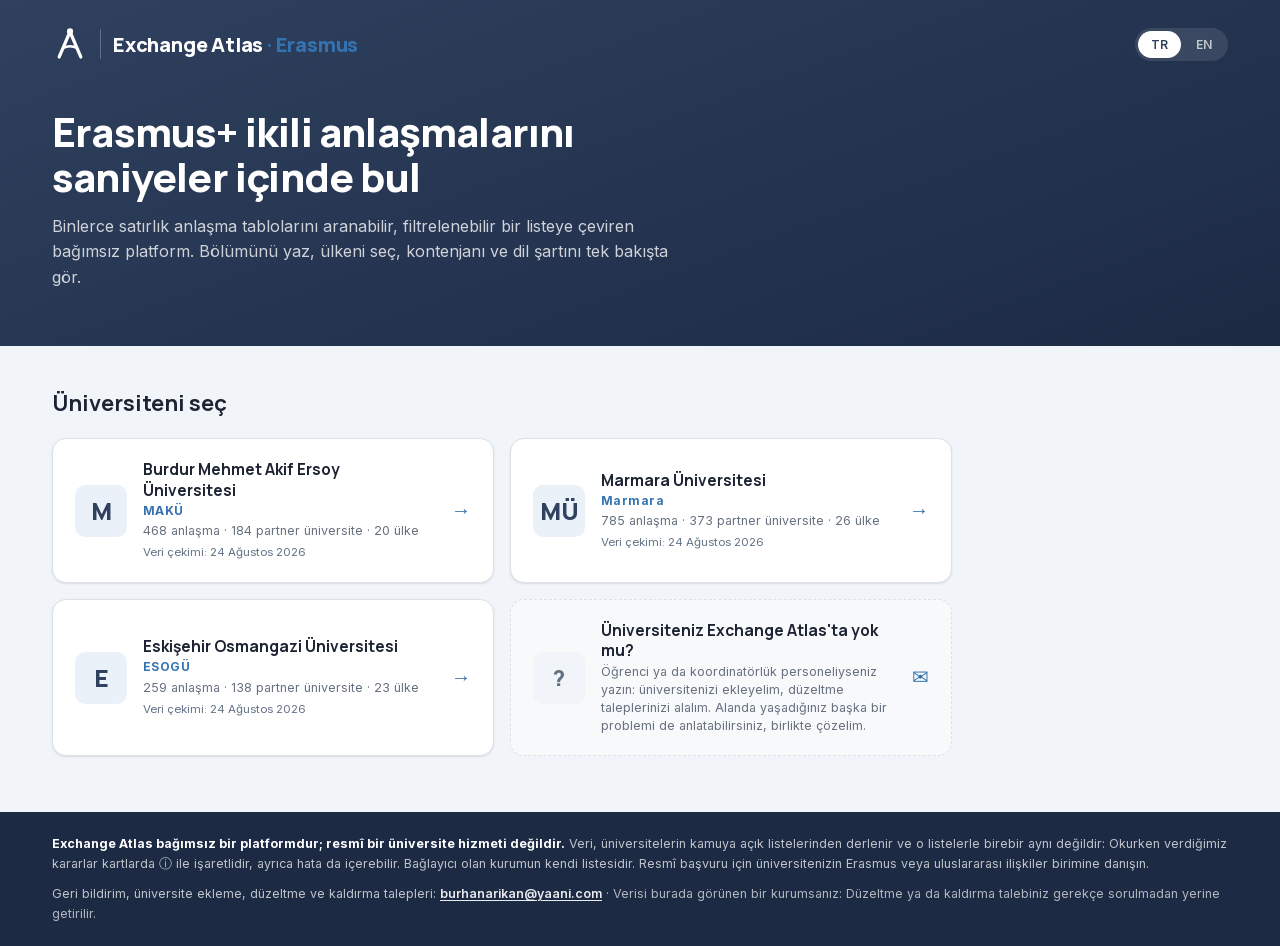
==== site/index.html @ e2012a80 "feat: Exchange Atlas · Erasmus+ ikili anlaşma platformu Üniversitelerin Erasmus+ kurumlar arası ikil" ====
<!DOCTYPE html>
<html lang="tr">
<head>
  <meta charset="UTF-8">
  <meta http-equiv="Content-Security-Policy" content="default-src 'none'; script-src 'self'; style-src 'self'; font-src 'self'; img-src 'self' data:; connect-src 'self'; form-action 'none'; base-uri 'none'">
  <meta name="viewport" content="width=device-width, initial-scale=1.0">
  <title>Exchange Atlas · Erasmus · Erasmus+ İkili Anlaşmalar</title>
  <meta name="description" content="Exchange Atlas · Erasmus, üniversitelerin Erasmus+ ikili anlaşmalarını aranabilir ve filtrelenebilir biçimde sunan bağımsız platform. Üniversitenizi seçin.">
  <meta property="og:type" content="website">
  <meta property="og:site_name" content="Exchange Atlas · Erasmus">
  <meta property="og:title" content="Exchange Atlas · Erasmus · Erasmus+ İkili Anlaşmalar">
  <meta property="og:description" content="Üniversitelerin Erasmus+ ikili anlaşmalarını saniyeler içinde ara: bölüm, ülke, kontenjan, dil şartı. Bağımsız, ücretsiz platform.">
  <meta property="og:image" content="https://exchangeatlas.org/og-cover.png">
  <meta property="og:image:width" content="1200">
  <meta property="og:image:height" content="630">
  <meta property="og:locale" content="tr_TR">
  <meta property="og:locale:alternate" content="en_US">
  <meta name="twitter:card" content="summary_large_image">
  <meta name="twitter:image" content="https://exchangeatlas.org/og-cover.png">
  <link rel="icon" href="favicon.svg" type="image/svg+xml">
  <link rel="stylesheet" href="fonts.css">
  <link rel="stylesheet" href="tokens.css">
  <link rel="stylesheet" href="styles.css">
  <link rel="canonical" href="https://exchangeatlas.org/index.html">
</head>
<body>
  <!-- ── Landing hero ───────────────────────── -->
  <header class="landing-hero">
    <div class="landing-hero-inner">
      <div class="landing-top">
        <div class="brand-lock">
          <svg class="brand-mark" viewBox="0 0 100 100" fill="none" aria-hidden="true">
            <line x1="50" y1="16" x2="20" y2="86" stroke="currentColor" stroke-width="9" stroke-linecap="round"/>
            <line x1="50" y1="16" x2="80" y2="86" stroke="currentColor" stroke-width="9" stroke-linecap="round"/>
            <path d="M31 61 Q 50 51 69 61" stroke="currentColor" stroke-width="7" stroke-linecap="round" fill="none"/>
            <circle cx="50" cy="15" r="8.5" fill="currentColor"/>
          </svg>
          <div class="divider-bar"></div>
          <div class="brand-text">
            <div class="t1">Exchange Atlas <span class="module">· Erasmus</span></div>
          </div>
        </div>
        <div class="lang-toggle" role="group" aria-label="Language">
          <button data-lang="tr" class="active">TR</button>
          <button data-lang="en">EN</button>
        </div>
      </div>
      <div class="landing-copy">
        <h1 data-tr="Erasmus+ ikili anlaşmalarını saniyeler içinde bul" data-en="Find Erasmus+ bilateral agreements in seconds">Erasmus+ ikili anlaşmalarını saniyeler içinde bul</h1>
        <p data-tr="Binlerce satırlık anlaşma tablolarını aranabilir, filtrelenebilir bir listeye çeviren bağımsız platform. Bölümünü yaz, ülkeni seç, kontenjanı ve dil şartını tek bakışta gör."
           data-en="An independent platform that turns thousand-row agreement spreadsheets into a searchable, filterable list. Type your department, pick a country, see quotas and language requirements at a glance.">
          Binlerce satırlık anlaşma tablolarını aranabilir, filtrelenebilir bir listeye çeviren bağımsız platform. Bölümünü yaz, ülkeni seç, kontenjanı ve dil şartını tek bakışta gör.
        </p>
      </div>
    </div>
  </header>

  <!-- ── University selection ───────────────── -->
  <main class="landing-main">
    <h2 data-tr="Üniversiteni seç" data-en="Choose your university">Üniversiteni seç</h2>
    <div class="uni-grid" id="uniGrid">
      <a class="uni-card ghost" id="ghostCard" href="#">
        <span class="uni-emblem q" aria-hidden="true">?</span>
        <span class="uni-body">
          <span class="uni-name" data-tr="Üniversiteniz Exchange Atlas'ta yok mu?" data-en="Your university isn't on Exchange Atlas yet?">Üniversiteniz Exchange Atlas'ta yok mu?</span>
          <span class="uni-stats" data-tr="Öğrenci ya da koordinatörlük personeliyseniz yazın: üniversitenizi ekleyelim, düzeltme taleplerinizi alalım. Alanda yaşadığınız başka bir problemi de anlatabilirsiniz, birlikte çözelim." data-en="Whether you're a student or coordination-office staff, write to us: we can add your university and take correction requests. You can also tell us about any other problem you face in this field — let's solve it together.">Öğrenci ya da koordinatörlük personeliyseniz yazın: üniversitenizi ekleyelim, düzeltme taleplerinizi alalım. Alanda yaşadığınız başka bir problemi de anlatabilirsiniz, birlikte çözelim.</span>
        </span>
        <span class="uni-go" aria-hidden="true">✉</span>
      </a>
    </div>
  </main>

  <!-- ── Footer ─────────────────────────────── -->
  <footer class="app-footer">
    <p data-html data-tr="<strong>Exchange Atlas bağımsız bir platformdur; resmî bir üniversite hizmeti değildir.</strong> Veri, üniversitelerin kamuya açık listelerinden derlenir ve o listelerle birebir aynı değildir: Okurken verdiğimiz kararlar kartlarda ⓘ ile işaretlidir, ayrıca hata da içerebilir. Bağlayıcı olan kurumun kendi listesidir. Resmî başvuru için üniversitenizin Erasmus veya uluslararası ilişkiler birimine danışın."
       data-en="<strong>Exchange Atlas is an independent platform, not an official university service.</strong> Data is compiled from universities' publicly available lists and is not identical to them: the decisions we made while reading are marked with ⓘ on each card, and errors are possible. The institution's own list is the authoritative one. For official applications, contact your university's Erasmus or international relations office.">
      <strong>Exchange Atlas bağımsız bir platformdur; resmî bir üniversite hizmeti değildir.</strong> Veri, üniversitelerin kamuya açık listelerinden derlenir ve o listelerle birebir aynı değildir: Okurken verdiğimiz kararlar kartlarda ⓘ ile işaretlidir, ayrıca hata da içerebilir. Bağlayıcı olan kurumun kendi listesidir. Resmî başvuru için üniversitenizin Erasmus veya uluslararası ilişkiler birimine danışın.
    </p>
    <p id="contactLine"></p>
  </footer>

  <script src="home.js"></script>
</body>
</html>
---- site/fonts.css ----
/* Self-hosted webfonts (Manrope + Inter, latin + latin-ext). Dış çağrı yok.
   Kaynak: Google Fonts, OFL lisansı. Üretim: scripts ile indirildi. */

/* latin-ext */
@font-face {
  font-family: 'Inter';
  font-style: normal;
  font-weight: 400;
  font-display: swap;
  src: url(fonts/inter-400-latin-ext.woff2) format('woff2');
  unicode-range: U+0100-02BA, U+02BD-02C5, U+02C7-02CC, U+02CE-02D7, U+02DD-02FF, U+0304, U+0308, U+0329, U+1D00-1DBF, U+1E00-1E9F, U+1EF2-1EFF, U+2020, U+20A0-20AB, U+20AD-20C0, U+2113, U+2C60-2C7F, U+A720-A7FF;
}

/* latin */
@font-face {
  font-family: 'Inter';
  font-style: normal;
  font-weight: 400;
  font-display: swap;
  src: url(fonts/inter-400-latin.woff2) format('woff2');
  unicode-range: U+0000-00FF, U+0131, U+0152-0153, U+02BB-02BC, U+02C6, U+02DA, U+02DC, U+0304, U+0308, U+0329, U+2000-206F, U+20AC, U+2122, U+2191, U+2193, U+2212, U+2215, U+FEFF, U+FFFD;
}

/* latin-ext */
@font-face {
  font-family: 'Inter';
  font-style: normal;
  font-weight: 500;
  font-display: swap;
  src: url(fonts/inter-500-latin-ext.woff2) format('woff2');
  unicode-range: U+0100-02BA, U+02BD-02C5, U+02C7-02CC, U+02CE-02D7, U+02DD-02FF, U+0304, U+0308, U+0329, U+1D00-1DBF, U+1E00-1E9F, U+1EF2-1EFF, U+2020, U+20A0-20AB, U+20AD-20C0, U+2113, U+2C60-2C7F, U+A720-A7FF;
}

/* latin */
@font-face {
  font-family: 'Inter';
  font-style: normal;
  font-weight: 500;
  font-display: swap;
  src: url(fonts/inter-500-latin.woff2) format('woff2');
  unicode-range: U+0000-00FF, U+0131, U+0152-0153, U+02BB-02BC, U+02C6, U+02DA, U+02DC, U+0304, U+0308, U+0329, U+2000-206F, U+20AC, U+2122, U+2191, U+2193, U+2212, U+2215, U+FEFF, U+FFFD;
}

/* latin-ext */
@font-face {
  font-family: 'Inter';
  font-style: normal;
  font-weight: 600;
  font-display: swap;
  src: url(fonts/inter-600-latin-ext.woff2) format('woff2');
  unicode-range: U+0100-02BA, U+02BD-02C5, U+02C7-02CC, U+02CE-02D7, U+02DD-02FF, U+0304, U+0308, U+0329, U+1D00-1DBF, U+1E00-1E9F, U+1EF2-1EFF, U+2020, U+20A0-20AB, U+20AD-20C0, U+2113, U+2C60-2C7F, U+A720-A7FF;
}

/* latin */
@font-face {
  font-family: 'Inter';
  font-style: normal;
  font-weight: 600;
  font-display: swap;
  src: url(fonts/inter-600-latin.woff2) format('woff2');
  unicode-range: U+0000-00FF, U+0131, U+0152-0153, U+02BB-02BC, U+02C6, U+02DA, U+02DC, U+0304, U+0308, U+0329, U+2000-206F, U+20AC, U+2122, U+2191, U+2193, U+2212, U+2215, U+FEFF, U+FFFD;
}

/* latin-ext */
@font-face {
  font-family: 'Inter';
  font-style: normal;
  font-weight: 700;
  font-display: swap;
  src: url(fonts/inter-700-latin-ext.woff2) format('woff2');
  unicode-range: U+0100-02BA, U+02BD-02C5, U+02C7-02CC, U+02CE-02D7, U+02DD-02FF, U+0304, U+0308, U+0329, U+1D00-1DBF, U+1E00-1E9F, U+1EF2-1EFF, U+2020, U+20A0-20AB, U+20AD-20C0, U+2113, U+2C60-2C7F, U+A720-A7FF;
}

/* latin */
@font-face {
  font-family: 'Inter';
  font-style: normal;
  font-weight: 700;
  font-display: swap;
  src: url(fonts/inter-700-latin.woff2) format('woff2');
  unicode-range: U+0000-00FF, U+0131, U+0152-0153, U+02BB-02BC, U+02C6, U+02DA, U+02DC, U+0304, U+0308, U+0329, U+2000-206F, U+20AC, U+2122, U+2191, U+2193, U+2212, U+2215, U+FEFF, U+FFFD;
}

/* latin-ext */
@font-face {
  font-family: 'Manrope';
  font-style: normal;
  font-weight: 400;
  font-display: swap;
  src: url(fonts/manrope-400-latin-ext.woff2) format('woff2');
  unicode-range: U+0100-02BA, U+02BD-02C5, U+02C7-02CC, U+02CE-02D7, U+02DD-02FF, U+0304, U+0308, U+0329, U+1D00-1DBF, U+1E00-1E9F, U+1EF2-1EFF, U+2020, U+20A0-20AB, U+20AD-20C0, U+2113, U+2C60-2C7F, U+A720-A7FF;
}

/* latin */
@font-face {
  font-family: 'Manrope';
  font-style: normal;
  font-weight: 400;
  font-display: swap;
  src: url(fonts/manrope-400-latin.woff2) format('woff2');
  unicode-range: U+0000-00FF, U+0131, U+0152-0153, U+02BB-02BC, U+02C6, U+02DA, U+02DC, U+0304, U+0308, U+0329, U+2000-206F, U+20AC, U+2122, U+2191, U+2193, U+2212, U+2215, U+FEFF, U+FFFD;
}

/* latin-ext */
@font-face {
  font-family: 'Manrope';
  font-style: normal;
  font-weight: 500;
  font-display: swap;
  src: url(fonts/manrope-500-latin-ext.woff2) format('woff2');
  unicode-range: U+0100-02BA, U+02BD-02C5, U+02C7-02CC, U+02CE-02D7, U+02DD-02FF, U+0304, U+0308, U+0329, U+1D00-1DBF, U+1E00-1E9F, U+1EF2-1EFF, U+2020, U+20A0-20AB, U+20AD-20C0, U+2113, U+2C60-2C7F, U+A720-A7FF;
}

/* latin */
@font-face {
  font-family: 'Manrope';
  font-style: normal;
  font-weight: 500;
  font-display: swap;
  src: url(fonts/manrope-500-latin.woff2) format('woff2');
  unicode-range: U+0000-00FF, U+0131, U+0152-0153, U+02BB-02BC, U+02C6, U+02DA, U+02DC, U+0304, U+0308, U+0329, U+2000-206F, U+20AC, U+2122, U+2191, U+2193, U+2212, U+2215, U+FEFF, U+FFFD;
}

/* latin-ext */
@font-face {
  font-family: 'Manrope';
  font-style: normal;
  font-weight: 600;
  font-display: swap;
  src: url(fonts/manrope-600-latin-ext.woff2) format('woff2');
  unicode-range: U+0100-02BA, U+02BD-02C5, U+02C7-02CC, U+02CE-02D7, U+02DD-02FF, U+0304, U+0308, U+0329, U+1D00-1DBF, U+1E00-1E9F, U+1EF2-1EFF, U+2020, U+20A0-20AB, U+20AD-20C0, U+2113, U+2C60-2C7F, U+A720-A7FF;
}

/* latin */
@font-face {
  font-family: 'Manrope';
  font-style: normal;
  font-weight: 600;
  font-display: swap;
  src: url(fonts/manrope-600-latin.woff2) format('woff2');
  unicode-range: U+0000-00FF, U+0131, U+0152-0153, U+02BB-02BC, U+02C6, U+02DA, U+02DC, U+0304, U+0308, U+0329, U+2000-206F, U+20AC, U+2122, U+2191, U+2193, U+2212, U+2215, U+FEFF, U+FFFD;
}

/* latin-ext */
@font-face {
  font-family: 'Manrope';
  font-style: normal;
  font-weight: 700;
  font-display: swap;
  src: url(fonts/manrope-700-latin-ext.woff2) format('woff2');
  unicode-range: U+0100-02BA, U+02BD-02C5, U+02C7-02CC, U+02CE-02D7, U+02DD-02FF, U+0304, U+0308, U+0329, U+1D00-1DBF, U+1E00-1E9F, U+1EF2-1EFF, U+2020, U+20A0-20AB, U+20AD-20C0, U+2113, U+2C60-2C7F, U+A720-A7FF;
}

/* latin */
@font-face {
  font-family: 'Manrope';
  font-style: normal;
  font-weight: 700;
  font-display: swap;
  src: url(fonts/manrope-700-latin.woff2) format('woff2');
  unicode-range: U+0000-00FF, U+0131, U+0152-0153, U+02BB-02BC, U+02C6, U+02DA, U+02DC, U+0304, U+0308, U+0329, U+2000-206F, U+20AC, U+2122, U+2191, U+2193, U+2212, U+2215, U+FEFF, U+FFFD;
}

/* latin-ext */
@font-face {
  font-family: 'Manrope';
  font-style: normal;
  font-weight: 800;
  font-display: swap;
  src: url(fonts/manrope-800-latin-ext.woff2) format('woff2');
  unicode-range: U+0100-02BA, U+02BD-02C5, U+02C7-02CC, U+02CE-02D7, U+02DD-02FF, U+0304, U+0308, U+0329, U+1D00-1DBF, U+1E00-1E9F, U+1EF2-1EFF, U+2020, U+20A0-20AB, U+20AD-20C0, U+2113, U+2C60-2C7F, U+A720-A7FF;
}

/* latin */
@font-face {
  font-family: 'Manrope';
  font-style: normal;
  font-weight: 800;
  font-display: swap;
  src: url(fonts/manrope-800-latin.woff2) format('woff2');
  unicode-range: U+0000-00FF, U+0131, U+0152-0153, U+02BB-02BC, U+02C6, U+02DA, U+02DC, U+0304, U+0308, U+0329, U+2000-206F, U+20AC, U+2122, U+2191, U+2193, U+2212, U+2215, U+FEFF, U+FFFD;
}
---- site/tokens.css ----
/* =========================================================================
   Design Tokens
   Exchange Atlas · Erasmus · bağımsız platform markası
   DİLMER tasarım ailesiyle aynı kökten, kendi karakteriyle.
   v1.0 · 6 Temmuz 2026
   ========================================================================= */

/* ── Bu dosyadaki değerlerin gerekçe durumu ──────────────────────────────────
   Dürüstlük notu. Aşağıdaki sayılar ve renkler üç ayrı kategoriye giriyor ve
   bugün hangisinin hangisi olduğu **kayıtlı değil**:

     ölçüldü            · bir gereksinime karşı sınanmış (ör. kontrast oranı)
     düşünüldü          · gerekçesi var ama ölçülmedi (ör. ölçek adımları)
     hiç düşünülmedi    · bir kez yazıldı, sorun çıkarmadığı için sorgulanmadı

   Bilinen tek köken kaydı `--brand-navy` için var (aşağıda). Geri kalanı için
   gerekçe yazılı değil; "böyle daha iyi" diye okunmamalıdır.

   Uydurulmuş gerekçe, eksik gerekçeden kötüdür: eksik olan sorulabilir,
   uydurulmuş olan sorgulanmaz. Bu yüzden buraya olmayan bir gerekçe
   yazılmıyor, boşluk olduğu gibi bırakılıyor.

   Erişilebilirlik: kontrast ÖLÇÜLDÜ ve DÜZELTİLDİ (1 Ağustos 2026). Üç renk
   WCAG AA eşiğinin (4.5:1) altındaydı ve gerçek içerikte kullanılıyordu:

     --ink-4      #93A0B0 → #617184   kart notu, yer tutucu, boş sonuç mesajı
     --ink-3      #6B7686 → #66707F   sonuç sayısı, alan filtresi uyarısı
     --brand-blue #4387C7 → #3473AF   kart bağlantıları, Temizle düğmesi

   Ton korunarak yalnız açıklık düşürüldü. Eşik **iki zemine karşı** hesaplandı
   (beyaz kart ve --bg-paper); ilk denemede yalnız beyaza bakılmıştı ve kağıt
   zeminde kalan bir kullanım gözden kaçmıştı.

   Denetim: tests/test_yayina_hazirlik.py -- renkler buradan okunuyor, değer
   değişince kendiliğinden yeniden ölçülüyor.
   ───────────────────────────────────────────────────────────────────────── */

@import url('fonts.css');

:root {
  /* ── Atlas Kurumsal ── */
  /* Birincil renk. Kökeni: proje Isparta Uygulamalı Bilimler Üniversitesi'nde
     başladı ve bu lacivert oradan alındı. Üniversite platformda değil; renk,
     işin nerede doğduğunu taşıdığı için korunuyor. Değiştirmek teknik olarak
     serbest, ama o zaman bu köken kaydı da anlamını yitirir. */
  --brand-navy:        #2F415F;
  --brand-navy-deep:   #1C2A44;   /* hover, koyu zemin, header */
  --brand-blue:        #3473AF;   /* açık etkileşim mavisi · link, focus, ikon */
  --brand-blue-soft:   #EAF1F9;   /* tint yüzey, hover, seçili chip zemini */
  --brand-blue-mist:   #F3F7FC;

  /* ── Sıcak vurgu · hareketlilik / Erasmus katmanı (ölçülü kullan) ── */
  /* Aşağıdaki üç sıcak ton ve --brand-blue-mist bugün HİÇ kullanılmıyor
     (ölçüldü, 1 Ağustos 2026). Palet rezervi olarak duruyorlar; ölü kod
     değiller ama "kullanılıyor" da sanılmamalı. */
  --brand-warm:        #D9822B;
  --brand-warm-deep:   #B4661A;
  --brand-warm-mist:   #FBEEDE;

  /* ── Modül vurgu renkleri ── Atlas şemsiye markası altında her program
     (Erasmus, Mevlana, Farabi …) aynı iskelete bu tek değişkenle takılır.
     Ana lacivert (--brand-navy) HER modülde ortak ve sabit kalır. ── */
  --module-erasmus:    var(--brand-blue);  /* bu belge: Erasmus modülü */
  --module-mevlana:    #3FA593;            /* rezerve · Mevlana Değişim Programı */
  --module-farabi:     #B4661A;            /* rezerve · Farabi Değişim Programı */
  --module-accent:     var(--module-erasmus); /* aktif modül · sayfa genelinde bunu kullan */

  /* ── Nötr sistem (saf siyah yok) ── */
  --ink:               #1C2333;
  --ink-2:             #3E4759;
  --ink-3:             #66707F;
  --ink-4:             #617184;
  --line:              #DCE1E8;
  --line-soft:         #EAEDF2;
  --bg:                #FFFFFF;
  /* Kart zemini. Bir dönem on üç yerde `#fff` diye sabitti ve rengin
     bir karar olduğu görünmüyordu · tokens.css'in işi tam olarak
     kararları görünür kılmak. */
  --bg-card:           #FFFFFF;
  --bg-cream:          #F7F9FB;
  --bg-paper:          #F1F4F8;

  /* ── Semantik ── */
  --success:           #2E8B57;
  --success-mist:      #E5F3EB;
  --warning:           #C97A22;
  --warning-mist:      #FBEEDE;

  /* Ink shades for chip labels. These are NOT decorative variants: --success
     and --warning fail WCAG AA on their own mist backgrounds (3.71 and 2.92).
     Measured; see tests/test_yayina_hazirlik.py. Do not "simplify" a chip's color
     back to --success / --warning. */
  --success-ink:       #1F6640;   /* on --success-mist: 6.05 */
  --warning-ink:       #8A5314;   /* on --warning-mist: 5.52 */

  /* Modal scrim. Same blue-grey base as --shadow-1, kept as its own token so
     it is not mistaken for a shadow. */
  --scrim:             rgba(28,42,68,.45);
  --danger:            #C0392B;
  --danger-mist:       #FBEAE8;
  --info:              var(--brand-blue);
  --info-mist:         var(--brand-blue-soft);

  /* ── Tipografi (DİLMER ailesiyle aynı · Manrope + Inter) ── */
  --font-display:      "Manrope", "Inter", "Helvetica Neue", Arial, sans-serif;
  --font-body:         "Inter", "Helvetica Neue", Arial, sans-serif;
  --font-mono:         "JetBrains Mono", "Source Code Pro", ui-monospace, monospace;

  --text-xs:   12px;  --lh-xs: 1.4;
  --text-sm:   14px;  --lh-sm: 1.5;
  --text-base: 16px;  --lh-base: 1.55;
  --text-md:   18px;  --lh-md: 1.5;
  --text-lg:   22px;  --lh-lg: 1.35;
  --text-xl:   28px;  --lh-xl: 1.25;
  --text-2xl:  36px;  --lh-2xl: 1.15;
  --text-3xl:  48px;  --lh-3xl: 1.08;
  --text-4xl:  64px;  --lh-4xl: 1.02;

  --w-reg:  400; --w-med: 500; --w-semi: 600; --w-bold: 700; --w-extra: 800;

  --tracking-tight: -0.02em;
  --tracking-snug:  -0.01em;
  --tracking-wide:  0.03em;
  --tracking-caps:  0.08em;

  /* ── Boşluk (4px) ── */
  --s-1: 4px; --s-2: 8px; --s-3: 12px; --s-4: 16px; --s-5: 24px;
  --s-6: 32px; --s-7: 48px; --s-8: 64px; --s-9: 96px;

  /* ── Radius · kurumsal, hafif yumuşatılmış ── */
  --r-sm: 6px; --r-md: 10px; --r-lg: 14px; --r-xl: 20px; --r-pill: 999px;

  /* ── Gölge · akademik, ölçülü ── */
  --shadow-1: 0 1px 2px rgba(28,42,68,.06), 0 1px 3px rgba(28,42,68,.05);
  --shadow-2: 0 2px 8px rgba(28,42,68,.07), 0 8px 20px rgba(28,42,68,.06);
  --shadow-3: 0 12px 32px rgba(28,42,68,.12), 0 4px 10px rgba(28,42,68,.05);
  --ring:     0 0 0 3px rgba(67,135,199,.30);

  /* ── Hareket ── */
  --ease-out: cubic-bezier(.22,.61,.36,1);
  --t-fast: 140ms; --t-base: 220ms; --t-slow: 360ms;
}

* { box-sizing: border-box; }
html, body { margin: 0; padding: 0; }
body {
  font-family: var(--font-body);
  font-size: var(--text-base);
  line-height: var(--lh-base);
  color: var(--ink);
  background: var(--bg);
  -webkit-font-smoothing: antialiased;
  text-rendering: optimizeLegibility;
}
a { color: var(--brand-blue); }
a:hover { color: var(--brand-navy); }

/* ── Burada on dört yardımcı sınıf vardı (2 Ağustos 2026'da silindi) ──────────
   .t-h1 … .t-mono, .surface-*, .divider, .card · bir tipografi ve yüzey kiti.
   Hiçbiri kullanılmıyordu: ne HTML'de, ne app.js'in ürettiği işaretlemede, ne
   styles.css'te, ne de deponun tek bir commit'inde. Projeye ilk iskeletle
   birlikte, DİLMER tasarım ailesinden gelmişlerdi.

   Aynı işi styles.css zaten kendi yapıyor: .agr-card kendi kenarını ve gölgesini
   tanımlıyor, .t-h1 yerine .guide-hero h1 var. Yani kit bir seçenek değil,
   kullanılmayan bir ikinci uygulamaydı.

   Ölçek token'ları (--text-*, --lh-*, --tracking-*, --w-*) BIRAKILDI. Bu dosyanın
   işi ölçeği tanımlamak; sınıflar o ölçeğin bir kullanımıydı, ölçeğin kendisi
   değil. Bugün 81 token'ın 34'ü kullanılıyor -- geri kalanı "kullanılıyor"
   sanılmasın diye bu not duruyor. ── */
---- site/styles.css ----
/* =========================================================================
   Exchange Atlas · Erasmus · uygulama stilleri
   tokens.css üstüne kurulu. Tasarım handoff'una (Atlas-04-screens) sadık.
   ========================================================================= */

body { background: var(--bg-paper); }
.container { max-width: 1240px; margin: 0 auto; }

/* ── Header ─────────────────────────────── */
.app-header { background: var(--brand-navy); }
.header-inner { max-width: 1240px; margin: 0 auto; padding: 22px 32px; }
.header-top { display: flex; align-items: flex-start; justify-content: space-between; gap: 16px; }

.brand-lock { display: flex; align-items: center; gap: 12px; }
.brand-mark { width: 36px; height: 36px; color: #fff; flex-shrink: 0; }
.brand-lock .divider-bar { width: 1px; height: 30px; background: rgba(255,255,255,.25); }
.brand-lock .t1 { font-family: var(--font-display); font-weight: 800; font-size: 18px; letter-spacing: -.01em; color: #fff; }
.brand-lock .t1 .module { color: var(--module-accent); }
.brand-lock .t2 { font-family: var(--font-body); font-weight: 600; font-size: 11px; color: rgba(255,255,255,.8); margin-top: 2px; }
.brand-lock .t3 { font-family: var(--font-body); font-weight: 500; font-size: 10px; color: rgba(255,255,255,.5); margin-top: 1px; }

.lang-toggle { display: inline-flex; background: rgba(255,255,255,.1); border-radius: var(--r-pill); padding: 3px; gap: 2px; flex-shrink: 0; }
.lang-toggle button { border: 0; background: transparent; color: rgba(255,255,255,.7); font-family: var(--font-body); font-weight: 600; font-size: 12px; padding: 6px 13px; border-radius: var(--r-pill); cursor: pointer; transition: color var(--t-fast); }
.lang-toggle button.active { background: var(--bg-card); color: var(--brand-navy); }

.stat-strip { display: flex; gap: 32px; margin-top: 18px; padding-top: 16px; border-top: 1px solid rgba(255,255,255,.15); flex-wrap: wrap; }
.stat-strip .stat b { font-family: var(--font-display); font-weight: 800; font-size: 19px; color: #fff; display: block; }
.stat-strip .stat span { font-size: 11px; color: rgba(255,255,255,.6); }

/* ── Body layout ────────────────────────── */
.app-body { max-width: 1240px; margin: 0 auto; display: grid; grid-template-columns: 262px 1fr; gap: 32px; padding: 28px 32px 44px; align-items: start; }

/* ── Filters (desktop sidebar) ──────────── */
.filters { position: sticky; top: 16px; display: flex; flex-direction: column; gap: 20px; }
.filters-scroll { display: flex; flex-direction: column; gap: 20px; }
.sheet-handle, .sheet-head, .sheet-foot { display: none; }

.filter-group .lbl { font-family: var(--font-body); font-weight: 700; font-size: 12.5px; color: var(--ink-2); margin-bottom: 9px; }
.chip-row { display: flex; flex-wrap: wrap; gap: 7px; }

.chip-select { display: inline-flex; align-items: center; gap: 5px; font-size: 12.5px; font-weight: 600; padding: 6px 12px; border-radius: var(--r-pill); border: 1.5px solid var(--line); background: var(--bg-card); color: var(--ink-2); cursor: pointer; user-select: none;
  /* `all` yerine adlar: hover ve .active yalnız bu üçünü değiştiriyor, ölçüldü. */
  transition: background var(--t-fast) var(--ease-out), border-color var(--t-fast) var(--ease-out), color var(--t-fast) var(--ease-out); }
.chip-select:hover { border-color: var(--brand-blue); color: var(--brand-navy); }
.chip-select .n { color: var(--ink-3); font-weight: 500; }
.chip-select.active { background: var(--brand-blue-soft); border-color: var(--brand-blue); color: var(--brand-navy); }
.chip-select.active .n { color: var(--brand-navy); }

.toggle-row { display: flex; align-items: center; justify-content: space-between; gap: 12px; padding: 10px 12px; background: var(--bg-cream); border-radius: var(--r-md); cursor: pointer; border: 0; font: inherit; width: 100%; text-align: left; }
button.chip-select { font-family: var(--font-body); }
:focus-visible { outline: 2px solid var(--brand-blue); outline-offset: 2px; }
.toggle-row span:first-child { font-size: 12.5px; font-weight: 600; color: var(--ink-2); }
.switch { width: 36px; height: 20px; border-radius: 999px; background: var(--line); position: relative; flex-shrink: 0; transition: background var(--t-fast); }
.switch.on { background: var(--brand-blue); }
.switch::after { content: ""; position: absolute; top: 2px; left: 2px; width: 16px; height: 16px; border-radius: 50%; background: var(--bg-card); transition: transform var(--t-fast) var(--ease-out); }
.switch.on::after { transform: translateX(16px); }

/* ── Main ───────────────────────────────── */
.app-main { min-width: 0; }
.main-top { display: flex; align-items: center; gap: 14px; }
.search-box { flex: 1; min-width: 0; display: flex; align-items: center; gap: 10px; background: var(--bg-card); border: 1.5px solid var(--line); border-radius: var(--r-lg); padding: 14px 18px; box-shadow: var(--shadow-1); transition: border-color var(--t-fast), box-shadow var(--t-fast); }
.search-box:focus-within { border-color: var(--brand-blue); box-shadow: var(--ring); }
.search-box svg { width: 18px; height: 18px; color: var(--ink-3); flex-shrink: 0; }
/* min-width: 0 · input'un varsayılan asgari genişliği (~20 karakter) arama
   kutusunun çok dar ekranlarda daralmasını engelliyor, satır taşıyordu. */
.search-box input { border: 0; outline: 0; font-family: var(--font-body); font-size: 15px; color: var(--ink); flex: 1; background: transparent; min-width: 0; }
.search-box input::placeholder { color: var(--ink-4); }

.filter-trigger { display: none; }

.active-chips { display: none; }

.result-row { display: flex; align-items: center; gap: 10px; margin: 16px 0 18px; font-size: 13px; color: var(--ink-3); }
.result-count .n { font-weight: 700; color: var(--ink); }
/* Alan filtresi açıkken elenen ISCED'siz kayıtların sayısını bildiren satır. */
.field-notice { margin: -2px 0 12px; font-size: 12.5px; line-height: 1.45; color: var(--ink-3); }
.field-notice[hidden] { display: none; }
.clear-inline { background: none; border: 0; color: var(--brand-blue); font-family: var(--font-body); font-weight: 600; font-size: 13px; cursor: pointer; }
.clear-inline[hidden] { display: none; }

.card-grid { display: grid; grid-template-columns: repeat(auto-fill, minmax(330px, 1fr)); gap: 18px; }

/* ── Agreement card ─────────────────────── */
/* min-width: 0 · grid öğeleri varsayılan olarak içeriklerinin en dar hâlinden
   küçülemez; kart çok dar ekranlarda kendi sütununu yırtıyordu. */
.agr-card { background: var(--bg-card); border: 1px solid var(--line); border-radius: var(--r-lg); padding: 20px 22px; box-shadow: var(--shadow-1); display: flex; flex-direction: column; min-width: 0; transition: box-shadow var(--t-base) var(--ease-out), transform var(--t-base) var(--ease-out), border-color var(--t-base); }
.agr-card:hover { box-shadow: var(--shadow-2); transform: translateY(-2px); border-color: var(--line); }
.agr-card .top-row { display: flex; align-items: center; gap: 8px; margin-bottom: 8px; }
.agr-card .flag { font-size: 17px; line-height: 1; }
.agr-card .country { font-size: 12.5px; font-weight: 700; color: var(--ink-2); text-transform: uppercase; letter-spacing: .02em; }
.agr-card .uni { font-family: var(--font-display); font-weight: 700; font-size: 17px; line-height: 1.3; margin: 0 0 3px; color: var(--ink); }
.agr-card .dept { font-size: 13.5px; color: var(--ink-2); margin: 0 0 12px; line-height: 1.4; }
.agr-card .isced-line { margin-bottom: 12px; }
.agr-card .badges { display: flex; flex-wrap: wrap; gap: 6px; margin-bottom: 12px; }
.agr-card .meta-row { display: flex; flex-wrap: wrap; align-items: center; justify-content: space-between; gap: 4px 8px; padding-top: 12px; border-top: 1px solid var(--line-soft); font-size: 12px; color: var(--ink-3); margin-top: auto; }
.agr-card .meta-row .note { color: var(--ink-4); font-style: italic; text-align: right; }
.agr-card .foot-row { display: flex; align-items: center; justify-content: space-between; gap: 8px; margin-top: 9px; font-size: 12px; color: var(--ink-3); }
.agr-card .foot-row .contact { min-width: 0; overflow: hidden; text-overflow: ellipsis; white-space: nowrap; }
.agr-card .foot-row a { display: inline-flex; align-items: center; gap: 4px; color: var(--brand-blue); font-weight: 600; text-decoration: none; white-space: nowrap; flex-shrink: 0; }
.agr-card .foot-row a:hover { color: var(--brand-navy); }
.agr-card .foot-row a svg { width: 12px; height: 12px; }

/* ── Chips (badges inside card) ─────────── */
.chip { display: inline-flex; align-items: center; gap: 5px; font-size: 11.5px; font-weight: 600; padding: 4px 9px; border-radius: var(--r-pill); white-space: nowrap; max-width: 100%; }
.chip-isced { background: var(--bg-card); color: var(--brand-navy); border: 1px solid var(--brand-navy); }
.chip-degree { background: var(--brand-blue-soft); color: var(--brand-navy); }
.chip-degree.joint { background: repeating-linear-gradient(135deg, var(--brand-blue-soft), var(--brand-blue-soft) 6px, #fff 6px, #fff 8px); border: 1px dashed var(--brand-blue); }
/* Kontenjan çipi tek satıra kilitlenmez: bazı kayıtlarda sayının yanında parantezli
   bir not geliyor ("... bölüm için toplam kontenjan"). Not süs değil, öğrencinin
   bilmesi gereken bilgi; kısaltmak yerine çipin sarmasına izin veriliyor. */
.chip-quota { background: var(--success-mist); color: var(--success-ink); white-space: normal; }
.chip-lang { background: var(--warning-mist); color: var(--warning-ink); }

/* ── Load more / empty ──────────────────── */
.load-more-wrap { text-align: center; padding: 24px 0 8px; }
.load-more { background: var(--bg-card); border: 1.5px solid var(--line); color: var(--ink-2); font-family: var(--font-body); font-weight: 700; font-size: 13.5px; padding: 11px 26px; border-radius: var(--r-pill); cursor: pointer;
  transition: border-color var(--t-fast), color var(--t-fast); }
.load-more:hover { border-color: var(--brand-blue); color: var(--brand-navy); }
.load-more[hidden] { display: none; }

.empty { text-align: center; padding: 70px 20px; color: var(--ink-4); }
.empty .big { font-size: 42px; margin-bottom: 12px; }
.empty p { font-size: 15px; }

/* ── Footer ─────────────────────────────── */
.app-footer { background: var(--brand-navy-deep); color: rgba(255,255,255,.72); font-size: 12.5px; line-height: 1.6; }
.app-footer p { max-width: 1240px; margin: 0 auto; padding: 22px 32px; }
.app-footer strong { color: #fff; }
.app-footer a { color: rgba(255,255,255,.9); font-weight: 600; text-decoration: underline; text-underline-offset: 2px; }
.app-footer a:hover { color: #fff; }
.app-footer p + p { padding-top: 0; margin-top: -12px; }

/* ════════════════════════════════════════
   Landing (index.html) · üniversite seçimi
   ════════════════════════════════════════ */
.landing-hero { background: linear-gradient(160deg, var(--brand-navy) 0%, var(--brand-navy-deep) 100%); color: #fff; }
.landing-hero-inner { max-width: 1240px; margin: 0 auto; padding: 26px 32px 56px; }
.landing-top { display: flex; align-items: center; justify-content: space-between; gap: 16px; }
.landing-hero .brand-lock .t1 { font-size: 20px; }
.landing-copy { max-width: 640px; margin-top: 48px; }
.landing-copy h1 { font-family: var(--font-display); font-weight: 800; font-size: 40px; line-height: 1.12; letter-spacing: -.02em; margin: 0 0 14px; }
.landing-copy p { font-size: 16px; line-height: 1.6; color: rgba(255,255,255,.78); margin: 0; }

.landing-main { max-width: 1240px; margin: 0 auto; padding: 40px 32px 56px; min-height: 40vh; }
.landing-main h2 { font-family: var(--font-display); font-weight: 700; font-size: 22px; color: var(--ink); margin: 0 0 18px; }
.uni-grid { display: grid; grid-template-columns: repeat(auto-fill, minmax(360px, 1fr)); gap: 16px; max-width: 900px; }
.uni-card { display: flex; align-items: center; gap: 16px; background: var(--bg-card); border: 1px solid var(--line); border-radius: var(--r-lg); padding: 20px 22px; box-shadow: var(--shadow-1); text-decoration: none; transition: box-shadow var(--t-base) var(--ease-out), transform var(--t-base) var(--ease-out), border-color var(--t-fast); }
a.uni-card:hover { box-shadow: var(--shadow-2); transform: translateY(-2px); border-color: var(--brand-blue); }
.uni-emblem { flex-shrink: 0; width: 52px; height: 52px; border-radius: var(--r-md); background: var(--brand-blue-soft); color: var(--brand-navy); display: grid; place-items: center; }
.uni-emblem svg { width: 24px; height: 38px; }
.uni-emblem.q { font-family: var(--font-display); font-weight: 800; font-size: 22px; color: var(--ink-4); background: var(--bg-paper); }
.uni-emblem.mono { font-family: var(--font-display); font-weight: 800; font-size: 24px; }
.uni-body { min-width: 0; display: flex; flex-direction: column; gap: 2px; flex: 1; }
.uni-name { font-family: var(--font-display); font-weight: 700; font-size: 15.5px; line-height: 1.3; color: var(--ink); }
.uni-abbr { font-size: 12px; font-weight: 700; color: var(--brand-blue); letter-spacing: .04em; }
.uni-stats { font-size: 12.5px; color: var(--ink-3); line-height: 1.45; }
.uni-updated { font-size: 11.5px; color: var(--ink-4); margin-top: 2px; }
.uni-go { flex-shrink: 0; font-size: 20px; color: var(--brand-blue); }
.uni-card.ghost { border-style: dashed; background: var(--bg-cream); box-shadow: none; }

@media (max-width: 900px) {
  .landing-hero-inner { padding: 18px 18px 40px; }
  /* Marka ile dil düğmesi dar ekranda tek satıra sığmıyor. Ana sayfada marka
     20px (satır 129), iç sayfalarda 15px; o kural buraya işlemez çünkü
     `.landing-hero .brand-lock .t1` daha özgül ve medya sorgusu özgüllük
     eklemez. İç sayfalardaki .header-top ile aynı çözüm: satır kırılabilsin. */
  .landing-top { flex-wrap: wrap; }
  .landing-copy { margin-top: 32px; }
  .landing-copy h1 { font-size: 28px; }
  .landing-main { padding: 28px 18px 44px; }
  .uni-grid { grid-template-columns: 1fr; }
}

/* ── Üniversite pili (liste/rehber header'ında) ── */
.uni-pill { display: inline-flex; align-items: center; gap: 6px; background: rgba(255,255,255,.1); border: 1px solid rgba(255,255,255,.18); color: #fff; text-decoration: none; font-size: 12px; font-weight: 700; padding: 6px 12px; border-radius: var(--r-pill); white-space: nowrap; transition: background var(--t-fast); }
.uni-pill:hover { background: rgba(255,255,255,.18); color: #fff; }
.uni-pill .chg { font-weight: 500; color: rgba(255,255,255,.6); }

/* ── Header nav (Anlaşmalar / Rehber) ───── */
.header-actions { display: flex; align-items: center; gap: 14px; flex-shrink: 0; }
.header-nav { display: flex; gap: 4px; }
.header-nav a { color: rgba(255,255,255,.75); text-decoration: none; font-size: 13px; font-weight: 600; padding: 7px 13px; border-radius: var(--r-pill); transition: background var(--t-fast), color var(--t-fast); }
.header-nav a:hover { color: #fff; background: rgba(255,255,255,.1); }
.header-nav a.active { color: #fff; background: rgba(255,255,255,.14); }

/* ════════════════════════════════════════
   Başvuru Rehberi (rehber.html)
   ════════════════════════════════════════ */
.guide-wrap { max-width: 900px; margin: 0 auto; padding: 36px 32px 56px; }
.guide-hero h1 { font-family: var(--font-display); font-weight: 800; font-size: 32px; letter-spacing: -.02em; color: var(--ink); margin: 0 0 8px; }
.guide-hero p { font-size: 15px; color: var(--ink-2); max-width: 640px; margin: 0; line-height: 1.6; }

.guide-callout { display: flex; align-items: center; gap: 16px; background: var(--brand-blue-soft); border: 1px solid var(--brand-blue); border-radius: var(--r-lg); padding: 18px 22px; margin: 28px 0; }
.guide-callout .ic { font-size: 26px; flex-shrink: 0; }
.guide-callout .txt { flex: 1; }
.guide-callout .txt b { font-family: var(--font-display); font-size: 15px; color: var(--brand-navy); display: block; margin-bottom: 2px; }
.guide-callout .txt span { font-size: 13px; color: var(--ink-2); }
.guide-callout a { flex-shrink: 0; background: var(--brand-navy); color: #fff; text-decoration: none; font-weight: 700; font-size: 13.5px; padding: 10px 18px; border-radius: var(--r-pill); }
.guide-callout a:hover { background: var(--brand-navy-deep); color: #fff; }

.guide-section { margin-top: 40px; }
.guide-section > h2 { font-family: var(--font-display); font-weight: 700; font-size: 21px; color: var(--ink); margin: 0 0 4px; }
.guide-section > .sec-note { font-size: 13px; color: var(--ink-3); margin: 0 0 18px; }

.phase-list { display: flex; flex-direction: column; gap: 14px; counter-reset: phase; }
.phase { display: flex; gap: 16px; background: var(--bg-card); border: 1px solid var(--line); border-radius: var(--r-lg); padding: 18px 20px; box-shadow: var(--shadow-1); }
.phase .num { counter-increment: phase; flex-shrink: 0; width: 34px; height: 34px; border-radius: 50%; background: var(--brand-navy); color: #fff; font-family: var(--font-display); font-weight: 800; font-size: 15px; display: grid; place-items: center; }
.phase .num::before { content: counter(phase); }
.phase h3 { font-family: var(--font-display); font-weight: 700; font-size: 15.5px; color: var(--ink); margin: 4px 0 6px; }
.phase p { font-size: 13.5px; color: var(--ink-2); margin: 0; line-height: 1.55; }
.phase p + p { margin-top: 6px; }
.phase a { color: var(--brand-blue); font-weight: 600; text-decoration: none; }
.phase a:hover { text-decoration: underline; }

.res-grid { display: grid; grid-template-columns: repeat(auto-fill, minmax(280px, 1fr)); gap: 14px; }
.res-card { display: flex; gap: 13px; background: var(--bg-card); border: 1px solid var(--line); border-radius: var(--r-lg); padding: 16px 18px; box-shadow: var(--shadow-1); text-decoration: none; transition: box-shadow var(--t-base) var(--ease-out), transform var(--t-base) var(--ease-out); }
.res-card:hover { box-shadow: var(--shadow-2); transform: translateY(-2px); }
.res-card .doc-ic { flex-shrink: 0; width: 40px; height: 40px; border-radius: var(--r-md); background: var(--danger-mist); color: var(--danger); display: grid; place-items: center; font-family: var(--font-body); font-weight: 800; font-size: 10px; }
.res-card.docx .doc-ic { background: var(--brand-blue-soft); color: var(--brand-blue); }
.res-card .doc-body { min-width: 0; display: flex; flex-direction: column; }
.res-card .doc-title { display: block; font-family: var(--font-display); font-weight: 700; font-size: 14px; color: var(--ink); line-height: 1.3; margin-bottom: 3px; }
.res-card .doc-desc { display: block; font-size: 12.5px; color: var(--ink-3); line-height: 1.45; }

.link-list { display: flex; flex-direction: column; gap: 2px; }
.link-list a { display: flex; align-items: center; gap: 10px; padding: 11px 14px; border-radius: var(--r-md); text-decoration: none; color: var(--ink); font-size: 14px; font-weight: 500; transition: background var(--t-fast); }
.link-list a:hover { background: var(--bg-cream); }
.link-list a .arrow { margin-left: auto; color: var(--ink-4); }
.link-list a:hover .arrow { color: var(--brand-blue); }
.link-list a .lic { color: var(--brand-blue); flex-shrink: 0; }

@media (max-width: 900px) {
  .guide-wrap { padding: 24px 18px 40px; }
  .guide-hero h1 { font-size: 26px; }
  .guide-callout { flex-direction: column; align-items: flex-start; gap: 12px; }
  .res-grid { grid-template-columns: 1fr; }
}

/* ════════════════════════════════════════
   Mobile ( < 900px )
   ════════════════════════════════════════ */
@media (max-width: 900px) {
  .header-inner { padding: 16px 18px; }
  .header-top { flex-wrap: wrap; }
  .brand-lock { width: 100%; }
  .brand-lock .t1 { font-size: 15px; white-space: nowrap; }
  .brand-lock .t3 { display: none; }
  .brand-mark { width: 30px; height: 30px; }
  .brand-lock .divider-bar { height: 24px; }
  /* flex-wrap: dar ekranda üniversite çipi + gezinme + dil düğmesi tek satıra
     sığmayınca kırılabilsin. .header-top ile aynı gerekçe (bkz. yukarısı). */
  .header-actions { width: 100%; justify-content: space-between; margin-top: 12px; flex-wrap: wrap; }
  .header-nav a { font-size: 12.5px; padding: 6px 11px; }
  .stat-strip { gap: 0; display: grid; grid-template-columns: repeat(4, 1fr); }
  .stat-strip .stat b { font-size: 16px; }

  .app-body { grid-template-columns: 1fr; padding: 16px 18px 36px; gap: 12px; }

  /* filter trigger + active chips visible on mobile */
  .filter-trigger { display: flex; align-items: center; justify-content: center; gap: 8px; background: var(--bg-card); border: 1.5px solid var(--brand-blue); color: var(--brand-navy); font-family: var(--font-body); font-weight: 700; font-size: 13.5px; padding: 13px 16px; border-radius: var(--r-lg); cursor: pointer; flex-shrink: 0; }
  .filter-trigger .badge-n { background: var(--brand-blue); color: #fff; font-size: 11px; padding: 2px 7px; border-radius: 999px; }
  .filter-trigger .badge-n[hidden] { display: none; }
  .active-chips { display: flex; gap: 6px; overflow-x: auto; padding-bottom: 2px; -webkit-overflow-scrolling: touch; }
  .active-chips:empty { display: none; }
  .active-chips .chip-select { flex-shrink: 0; cursor: default; }

  /* filters become a bottom sheet */
  .filters { position: fixed; left: 0; right: 0; bottom: 0; top: auto; z-index: 60; background: var(--bg-card); border-radius: var(--r-xl) var(--r-xl) 0 0; box-shadow: var(--shadow-3); gap: 0; max-height: 85vh; transform: translateY(100%); transition: transform var(--t-base) var(--ease-out); }
  body.sheet-open .filters { transform: translateY(0); }
  .sheet-handle { display: block; width: 36px; height: 4px; background: var(--line); border-radius: 999px; margin: 10px auto 6px; }
  .sheet-head { display: flex; align-items: center; justify-content: space-between; padding: 4px 18px 14px; border-bottom: 1px solid var(--line-soft); }
  .sheet-head h2 { font-family: var(--font-display); font-weight: 700; font-size: 16px; margin: 0; }
  .sheet-head .clear-x { background: none; border: 0; font-family: var(--font-body); font-size: 12.5px; color: var(--brand-blue); font-weight: 600; cursor: pointer; }
  .filters-scroll { padding: 16px 18px; gap: 18px; overflow-y: auto; }
  .sheet-foot { display: block; padding: 14px 18px; border-top: 1px solid var(--line-soft); }
  .apply-btn { width: 100%; background: var(--brand-navy); color: #fff; border: 0; font-family: var(--font-body); font-weight: 700; font-size: 14px; padding: 14px; border-radius: var(--r-pill); cursor: pointer; }

  .sheet-backdrop { position: fixed; inset: 0; background: var(--scrim); z-index: 55; }
  .sheet-backdrop[hidden] { display: none; }

  .card-grid { grid-template-columns: 1fr; }
  .app-footer p { padding: 18px; }
}

/* Çok dar ekranlar (katlanabilir telefonların kapak ekranı ~280px). Ana sayfada
   marka 20px ve satır kırılmıyor; o puntoda "Exchange Atlas · Erasmus" 280px'e
   sığmıyor. İç sayfalar 15px kullandığı için bu kuraldan etkilenmiyor. */
@media (max-width: 340px) {
  .landing-hero .brand-lock .t1 { font-size: 16px; }
}

/* Kaynaktan ayrıldığımız yerin izi. Uyarı değil bilgi: renk sakin, kart
   düzenini bozmuyor, yalnız o yedi kartta görünüyor. */
.source-diff { display: flex; gap: 6px; align-items: flex-start; margin: 8px 0 0;
  font-size: var(--text-xs); line-height: var(--lh-xs); color: var(--ink-3); }
.source-diff-mark { flex: none; width: 14px; height: 14px; border-radius: 50%;
  background: var(--bg-paper); color: var(--ink-3); font-size: 10px; font-weight: 700;
  line-height: 14px; text-align: center; }

/* Üniversite belirlenemediğinde gösterilen sayfa. Sessizce başka bir listeye
   düşmek yerine durumu söyleyip seçime yönlendiriyoruz. */
.uni-missing { max-width: 640px; margin: 48px auto; padding: 0 20px; }
.uni-missing h1 { font-family: var(--font-display); font-size: var(--text-2xl);
  line-height: var(--lh-2xl); color: var(--ink); margin: 0 0 10px; }
.uni-missing p { color: var(--ink-2); margin: 0 0 18px; }
.uni-missing ul { list-style: none; margin: 0; padding: 0; display: flex;
  flex-direction: column; gap: 10px; }
.uni-missing a { display: block; background: var(--bg-card); border: 1px solid var(--line);
  border-radius: var(--r-lg); padding: 14px 18px; text-decoration: none;
  color: var(--ink); box-shadow: var(--shadow-1); }
.uni-missing a:hover { border-color: var(--brand-blue); }

/* Betik çalışmadığında liste alanı boş kalıyor · sebebi yazılı olsun. */
.noscript-note { max-width: 560px; margin: 32px auto; padding: 16px 18px;
  background: var(--bg-cream); border: 1px solid var(--line);
  border-radius: var(--r-lg); color: var(--ink-2); font-size: 14px;
  line-height: var(--lh-base); }
.filter-note { margin: 0; font-size: 12px; line-height: 1.5; color: var(--ink-4); }
.expired { color: var(--warning-ink); font-weight: 600; }
.source-notice { margin: 0 0 14px; padding: 10px 14px; border-radius: var(--r-md); background: var(--warning-mist); color: var(--warning-ink); font-size: 12.5px; line-height: 1.55; }
.source-notice a { color: inherit; text-decoration: underline; }
.source-notice strong { font-weight: 700; }
.removal-promise { opacity: .92; }
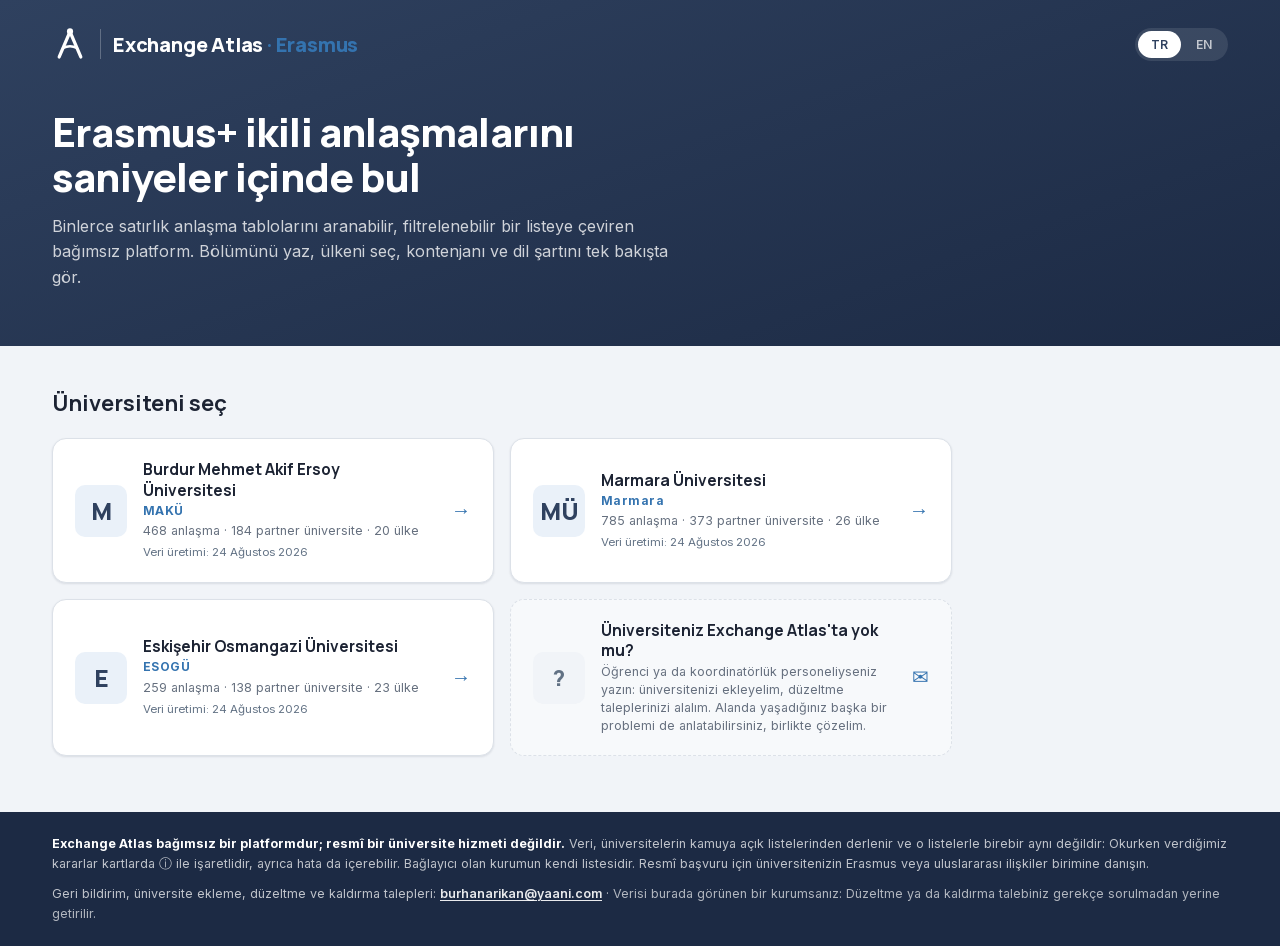
==== commit 894307c9: "chore: prepare site for public launch" ====
--- a/site/index.html
+++ b/site/index.html
@@ -55,6 +55,10 @@
     </div>
   </header>
 
+  <noscript>
+    <p class="noscript-note" data-tr="Üniversite listesi tarayıcınızda oluşturuluyor ve JavaScript kapalı görünüyor. Üniversiteleri görmek için JavaScript'i açmanız gerekiyor." data-en="The university list is built in your browser and JavaScript appears to be disabled. Enable JavaScript to see the universities.">Üniversite listesi tarayıcınızda oluşturuluyor ve JavaScript kapalı görünüyor. Üniversiteleri görmek için JavaScript'i açmanız gerekiyor.</p>
+  </noscript>
+
   <!-- ── University selection ───────────────── -->
   <main class="landing-main">
     <h2 data-tr="Üniversiteni seç" data-en="Choose your university">Üniversiteni seç</h2>
--- a/site/styles.css
+++ b/site/styles.css
@@ -195,6 +195,7 @@
 .guide-callout .txt { flex: 1; }
 .guide-callout .txt b { font-family: var(--font-display); font-size: 15px; color: var(--brand-navy); display: block; margin-bottom: 2px; }
 .guide-callout .txt span { font-size: 13px; color: var(--ink-2); }
+.guide-data-note { margin: 8px 0 0; padding-top: 8px; border-top: 1px solid var(--line-soft); font-size: 11.5px; line-height: 1.5; color: var(--ink-3); }
 .guide-callout a { flex-shrink: 0; background: var(--brand-navy); color: #fff; text-decoration: none; font-weight: 700; font-size: 13.5px; padding: 10px 18px; border-radius: var(--r-pill); }
 .guide-callout a:hover { background: var(--brand-navy-deep); color: #fff; }
 
@@ -319,4 +320,8 @@
 .source-notice { margin: 0 0 14px; padding: 10px 14px; border-radius: var(--r-md); background: var(--warning-mist); color: var(--warning-ink); font-size: 12.5px; line-height: 1.55; }
 .source-notice a { color: inherit; text-decoration: underline; }
 .source-notice strong { font-weight: 700; }
+.reading-guide { margin: 0 0 18px; border: 1px solid var(--line); border-radius: var(--r-md); background: var(--bg-card); }
+.reading-guide summary { cursor: pointer; padding: 10px 14px; color: var(--brand-navy); font-size: 12.5px; font-weight: 700; }
+.reading-guide p { margin: 0; padding: 0 14px 12px; color: var(--ink-3); font-size: 12.5px; line-height: 1.55; }
+.reading-guide[open] summary { border-bottom: 1px solid var(--line-soft); }
 .removal-promise { opacity: .92; }
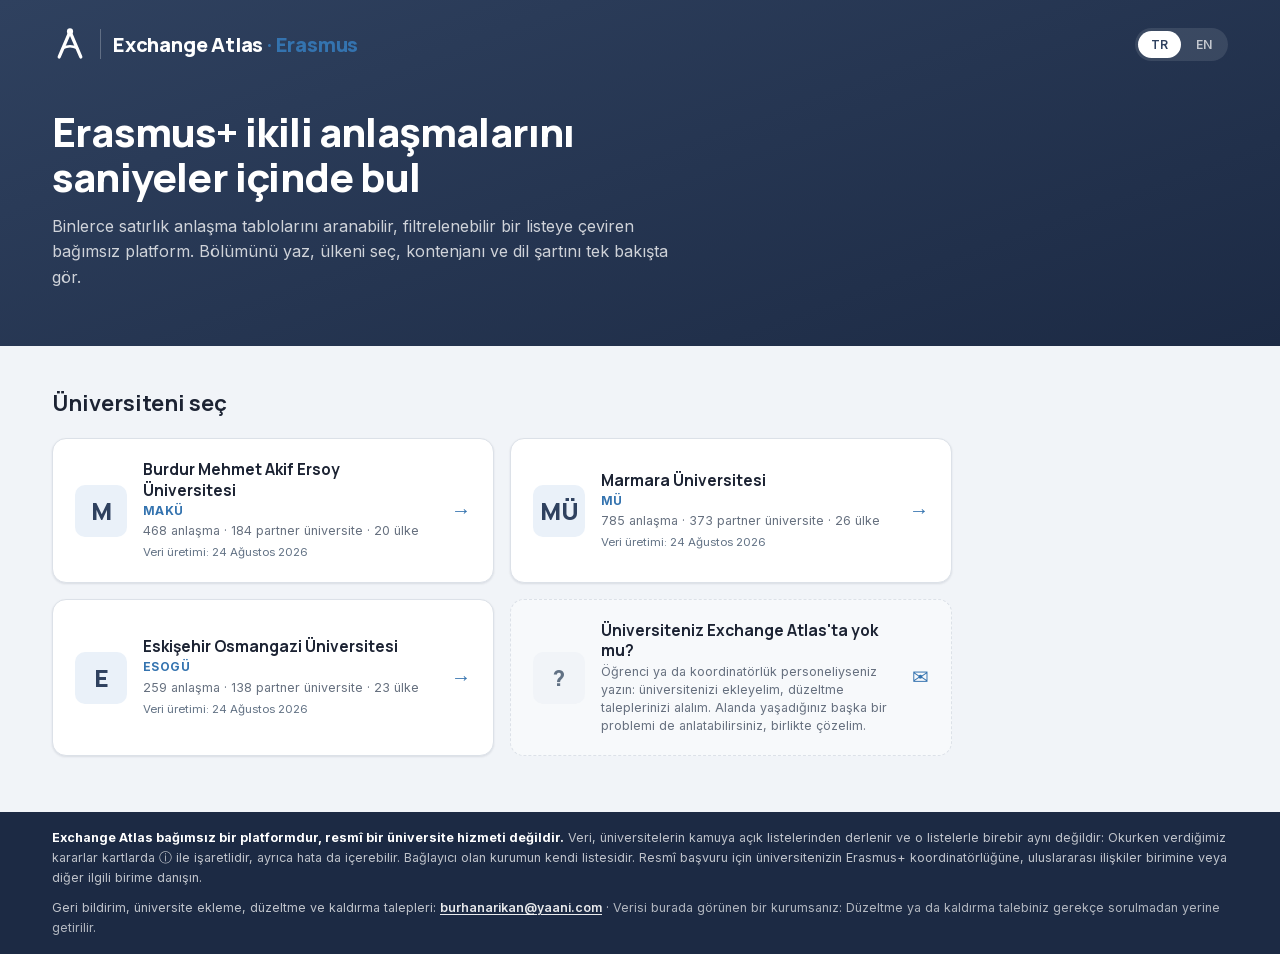
==== commit ea575077: "release: establish final Exchange Atlas public baseline" ====
--- a/site/index.html
+++ b/site/index.html
@@ -8,20 +8,26 @@
   <meta name="description" content="Exchange Atlas · Erasmus, üniversitelerin Erasmus+ ikili anlaşmalarını aranabilir ve filtrelenebilir biçimde sunan bağımsız platform. Üniversitenizi seçin.">
   <meta property="og:type" content="website">
   <meta property="og:site_name" content="Exchange Atlas · Erasmus">
-  <meta property="og:title" content="Exchange Atlas · Erasmus · Erasmus+ İkili Anlaşmalar">
-  <meta property="og:description" content="Üniversitelerin Erasmus+ ikili anlaşmalarını saniyeler içinde ara: bölüm, ülke, kontenjan, dil şartı. Bağımsız, ücretsiz platform.">
-  <meta property="og:image" content="https://exchangeatlas.org/og-cover.png">
+  <meta property="og:title" content="Exchange Atlas · Erasmus+ İkili Anlaşmalar">
+  <meta property="og:description" content="Erasmus+ ikili anlaşmalarını saniyeler içinde bul. Bölüm, ülke ve öğrenim düzeyine göre ara ve filtrele.">
+  <meta property="og:url" content="https://exchangeatlas.org/">
+  <meta property="og:image" content="https://exchangeatlas.org/og-cover-v3.png">
+  <meta property="og:image:secure_url" content="https://exchangeatlas.org/og-cover-v3.png">
   <meta property="og:image:width" content="1200">
   <meta property="og:image:height" content="630">
+  <meta property="og:image:alt" content="Exchange Atlas ana sayfası: Erasmus+ ikili anlaşmalarını arama ve filtreleme platformu">
   <meta property="og:locale" content="tr_TR">
   <meta property="og:locale:alternate" content="en_US">
   <meta name="twitter:card" content="summary_large_image">
-  <meta name="twitter:image" content="https://exchangeatlas.org/og-cover.png">
+  <meta name="twitter:title" content="Exchange Atlas · Erasmus+ İkili Anlaşmalar">
+  <meta name="twitter:description" content="Erasmus+ ikili anlaşmalarını saniyeler içinde bul. Bölüm, ülke ve öğrenim düzeyine göre ara ve filtrele.">
+  <meta name="twitter:image" content="https://exchangeatlas.org/og-cover-v3.png">
+  <meta name="twitter:image:alt" content="Exchange Atlas ana sayfası">
   <link rel="icon" href="favicon.svg" type="image/svg+xml">
   <link rel="stylesheet" href="fonts.css">
   <link rel="stylesheet" href="tokens.css">
   <link rel="stylesheet" href="styles.css">
-  <link rel="canonical" href="https://exchangeatlas.org/index.html">
+  <link rel="canonical" href="https://exchangeatlas.org/">
 </head>
 <body>
   <!-- ── Landing hero ───────────────────────── -->
@@ -76,9 +82,9 @@
 
   <!-- ── Footer ─────────────────────────────── -->
   <footer class="app-footer">
-    <p data-html data-tr="<strong>Exchange Atlas bağımsız bir platformdur; resmî bir üniversite hizmeti değildir.</strong> Veri, üniversitelerin kamuya açık listelerinden derlenir ve o listelerle birebir aynı değildir: Okurken verdiğimiz kararlar kartlarda ⓘ ile işaretlidir, ayrıca hata da içerebilir. Bağlayıcı olan kurumun kendi listesidir. Resmî başvuru için üniversitenizin Erasmus veya uluslararası ilişkiler birimine danışın."
-       data-en="<strong>Exchange Atlas is an independent platform, not an official university service.</strong> Data is compiled from universities' publicly available lists and is not identical to them: the decisions we made while reading are marked with ⓘ on each card, and errors are possible. The institution's own list is the authoritative one. For official applications, contact your university's Erasmus or international relations office.">
-      <strong>Exchange Atlas bağımsız bir platformdur; resmî bir üniversite hizmeti değildir.</strong> Veri, üniversitelerin kamuya açık listelerinden derlenir ve o listelerle birebir aynı değildir: Okurken verdiğimiz kararlar kartlarda ⓘ ile işaretlidir, ayrıca hata da içerebilir. Bağlayıcı olan kurumun kendi listesidir. Resmî başvuru için üniversitenizin Erasmus veya uluslararası ilişkiler birimine danışın.
+    <p data-html data-tr="<strong>Exchange Atlas bağımsız bir platformdur, resmî bir üniversite hizmeti değildir.</strong> Veri, üniversitelerin kamuya açık listelerinden derlenir ve o listelerle birebir aynı değildir: Okurken verdiğimiz kararlar kartlarda ⓘ ile işaretlidir, ayrıca hata da içerebilir. Bağlayıcı olan kurumun kendi listesidir. Resmî başvuru için üniversitenizin Erasmus+ koordinatörlüğüne, uluslararası ilişkiler birimine veya diğer ilgili birime danışın."
+       data-en="<strong>Exchange Atlas is an independent platform, not an official university service.</strong> Data is compiled from universities' publicly available lists and is not identical to them: the decisions we made while reading are marked with ⓘ on each card, and errors are possible. The institution's own list is the authoritative one. For official applications, contact your university's Erasmus+ coordination office, international relations office, or another relevant office.">
+      <strong>Exchange Atlas bağımsız bir platformdur, resmî bir üniversite hizmeti değildir.</strong> Veri, üniversitelerin kamuya açık listelerinden derlenir ve o listelerle birebir aynı değildir: Okurken verdiğimiz kararlar kartlarda ⓘ ile işaretlidir, ayrıca hata da içerebilir. Bağlayıcı olan kurumun kendi listesidir. Resmî başvuru için üniversitenizin Erasmus+ koordinatörlüğüne, uluslararası ilişkiler birimine veya diğer ilgili birime danışın.
     </p>
     <p id="contactLine"></p>
   </footer>
--- a/site/styles.css
+++ b/site/styles.css
@@ -124,11 +124,11 @@
 
 /* ── Footer ─────────────────────────────── */
 .app-footer { background: var(--brand-navy-deep); color: rgba(255,255,255,.72); font-size: 12.5px; line-height: 1.6; }
-.app-footer p { max-width: 1240px; margin: 0 auto; padding: 22px 32px; }
+.app-footer p { max-width: 1240px; margin: 0 auto; padding: 16px 32px; }
 .app-footer strong { color: #fff; }
 .app-footer a { color: rgba(255,255,255,.9); font-weight: 600; text-decoration: underline; text-underline-offset: 2px; }
 .app-footer a:hover { color: #fff; }
-.app-footer p + p { padding-top: 0; margin-top: -12px; }
+.app-footer p + p { padding-top: 0; margin-top: -6px; }
 
 /* ════════════════════════════════════════
    Landing (index.html) · üniversite seçimi
@@ -279,7 +279,7 @@
   .sheet-backdrop[hidden] { display: none; }
 
   .card-grid { grid-template-columns: 1fr; }
-  .app-footer p { padding: 18px; }
+  .app-footer p { padding: 14px 18px; }
 }
 
 /* Çok dar ekranlar (katlanabilir telefonların kapak ekranı ~280px). Ana sayfada
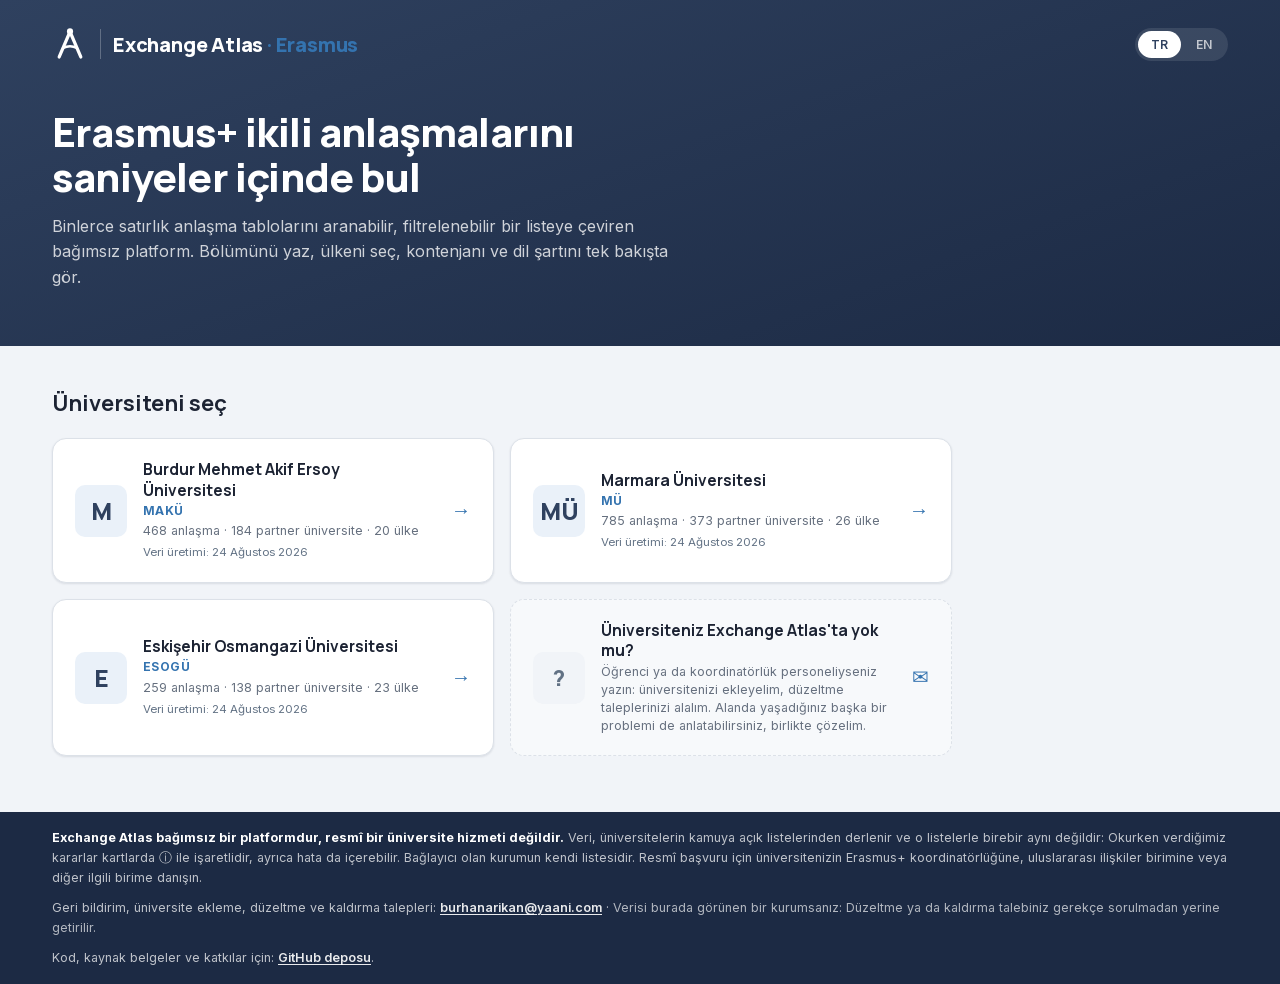
==== commit 081299af: "feat: surface repository link in site footer" ====
--- a/site/index.html
+++ b/site/index.html
@@ -87,6 +87,7 @@
       <strong>Exchange Atlas bağımsız bir platformdur, resmî bir üniversite hizmeti değildir.</strong> Veri, üniversitelerin kamuya açık listelerinden derlenir ve o listelerle birebir aynı değildir: Okurken verdiğimiz kararlar kartlarda ⓘ ile işaretlidir, ayrıca hata da içerebilir. Bağlayıcı olan kurumun kendi listesidir. Resmî başvuru için üniversitenizin Erasmus+ koordinatörlüğüne, uluslararası ilişkiler birimine veya diğer ilgili birime danışın.
     </p>
     <p id="contactLine"></p>
+    <p class="repo-line" data-html data-tr="Kod, kaynak belgeler ve katkılar için: <a href='https://github.com/burhanarikan/exchange-atlas' target='_blank' rel='noopener'>GitHub deposu</a>." data-en="Code, source documents and contributions: <a href='https://github.com/burhanarikan/exchange-atlas' target='_blank' rel='noopener'>GitHub repository</a>.">Kod, kaynak belgeler ve katkılar için: <a href='https://github.com/burhanarikan/exchange-atlas' target='_blank' rel='noopener'>GitHub deposu</a>.</p>
   </footer>
 
   <script src="home.js"></script>
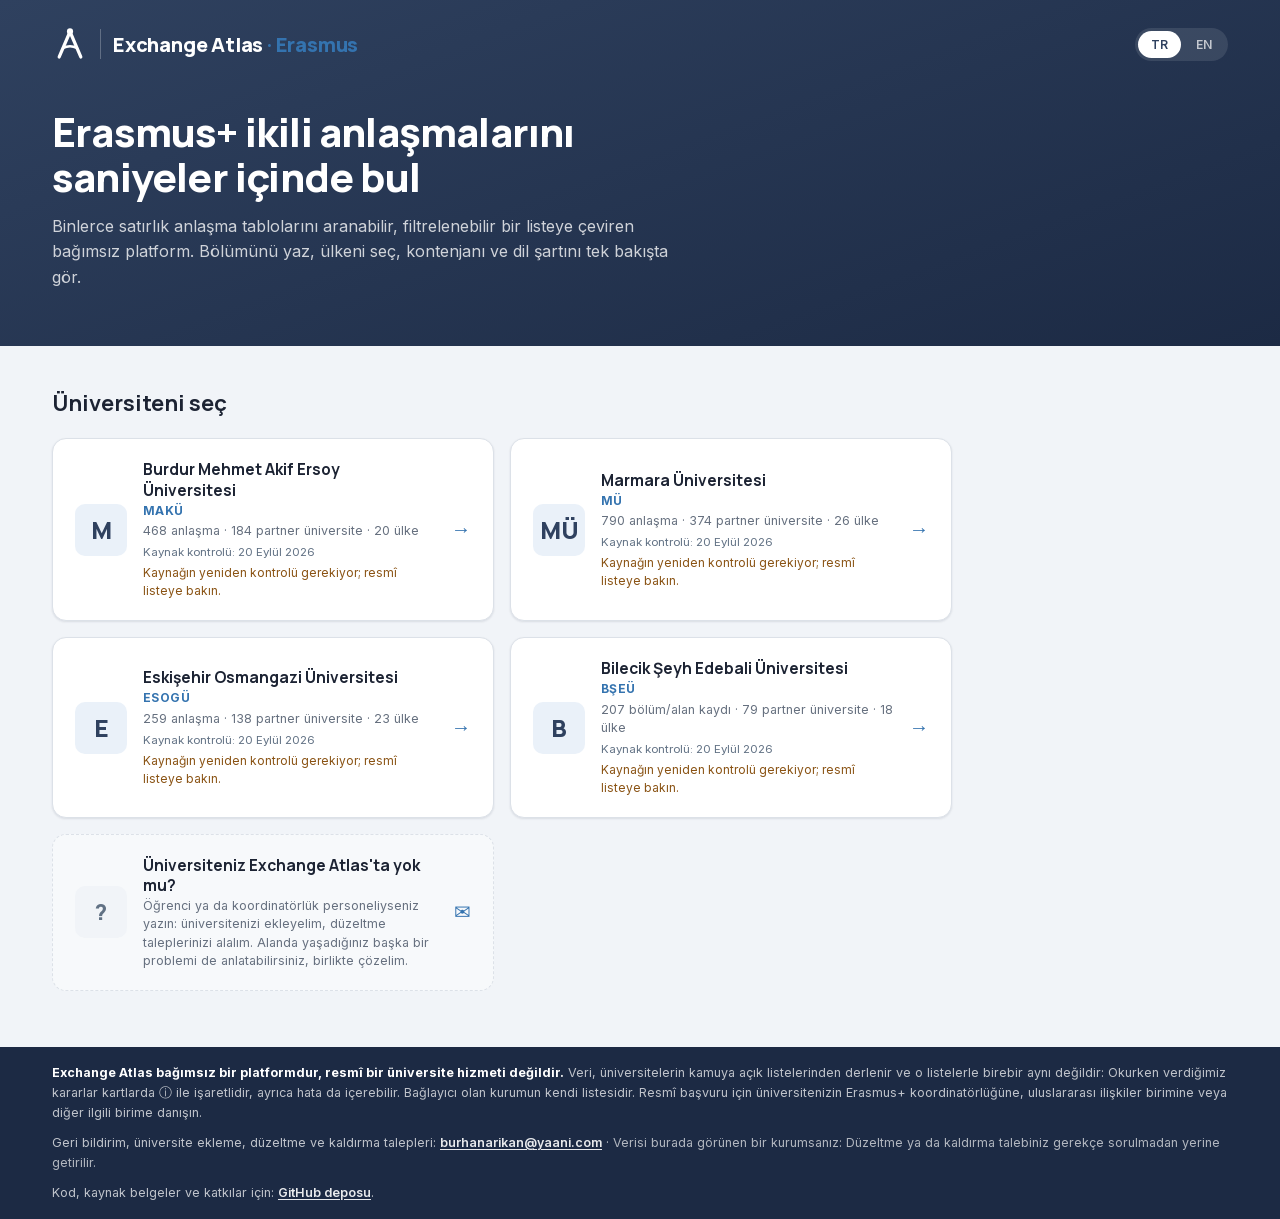
==== commit aaffb6d9: "fix: yeni yayının eski önbellekle karışmasını önle" ====
--- a/site/index.html
+++ b/site/index.html
@@ -24,9 +24,9 @@
   <meta name="twitter:image" content="https://exchangeatlas.org/og-cover-v3.png">
   <meta name="twitter:image:alt" content="Exchange Atlas ana sayfası">
   <link rel="icon" href="favicon.svg" type="image/svg+xml">
-  <link rel="stylesheet" href="fonts.css">
-  <link rel="stylesheet" href="tokens.css">
-  <link rel="stylesheet" href="styles.css">
+  <link rel="stylesheet" href="fonts.css?v=37b3ed3f6754">
+  <link rel="stylesheet" href="tokens.css?v=ea04bd405de6">
+  <link rel="stylesheet" href="styles.css?v=3242bae420fa">
   <link rel="canonical" href="https://exchangeatlas.org/">
 </head>
 <body>
@@ -90,6 +90,7 @@
     <p class="repo-line" data-html data-tr="Kod, kaynak belgeler ve katkılar için: <a href='https://github.com/burhanarikan/exchange-atlas' target='_blank' rel='noopener'>GitHub deposu</a>." data-en="Code, source documents and contributions: <a href='https://github.com/burhanarikan/exchange-atlas' target='_blank' rel='noopener'>GitHub repository</a>.">Kod, kaynak belgeler ve katkılar için: <a href='https://github.com/burhanarikan/exchange-atlas' target='_blank' rel='noopener'>GitHub deposu</a>.</p>
   </footer>
 
-  <script src="home.js"></script>
+  <script src="veri.js?v=b1f671aa5593"></script>
+  <script src="home.js?v=007149230995"></script>
 </body>
 </html>
--- a/site/styles.css
+++ b/site/styles.css
@@ -155,8 +155,23 @@
 .uni-abbr { font-size: 12px; font-weight: 700; color: var(--brand-blue); letter-spacing: .04em; }
 .uni-stats { font-size: 12.5px; color: var(--ink-3); line-height: 1.45; }
 .uni-updated { font-size: 11.5px; color: var(--ink-4); margin-top: 2px; }
+.source-freshness { font-size: 13px; line-height: 1.5; color: var(--ink-2); margin: 0 0 16px; }
+.source-stale { color: var(--warning-ink); font-size: 12px; line-height: 1.5; }
 .uni-go { flex-shrink: 0; font-size: 20px; color: var(--brand-blue); }
 .uni-card.ghost { border-style: dashed; background: var(--bg-cream); box-shadow: none; }
+
+/* ── 404 · hatalı adres sayfası ─────────────
+   Sayfa betiksiz ve iki dilli (bkz. 404.html içindeki gerekçe). `.alt-lang`
+   İngilizce karşılığı ikincil ton olarak gösteriyor; ayrı bir dil düğmesi
+   yok, çünkü hata sayfasının hiçbir betiğe bağlı olmaması gerekiyor. */
+/* Marka kilidi 404'te giriş sayfasına bağlantı · varsayılan alt çizgi
+   markayı bozuyordu. */
+a.brand-lock { text-decoration: none; color: inherit; }
+.landing-copy p.alt-lang { margin-top: 10px; font-size: 14px; color: rgba(255,255,255,.55); }
+.notfound-actions { list-style: none; margin: 0; padding: 0; display: flex; flex-direction: column; gap: 10px; max-width: 480px; }
+.notfound-actions a { display: block; background: var(--bg-card); border: 1px solid var(--line); border-radius: var(--r-md); padding: 14px 18px; font-weight: 600; color: var(--brand-navy); text-decoration: none; transition: border-color var(--t-fast), box-shadow var(--t-base) var(--ease-out); }
+.notfound-actions a:hover { border-color: var(--brand-blue); box-shadow: var(--shadow-1); }
+.notfound-actions .alt-lang { font-weight: 500; color: var(--ink-4); }
 
 @media (max-width: 900px) {
   .landing-hero-inner { padding: 18px 18px 40px; }
@@ -251,7 +266,8 @@
      sığmayınca kırılabilsin. .header-top ile aynı gerekçe (bkz. yukarısı). */
   .header-actions { width: 100%; justify-content: space-between; margin-top: 12px; flex-wrap: wrap; }
   .header-nav a { font-size: 12.5px; padding: 6px 11px; }
-  .stat-strip { gap: 0; display: grid; grid-template-columns: repeat(4, 1fr); }
+  .stat-strip { gap: 10px; display: grid; grid-template-columns: repeat(4, minmax(0, 1fr)); }
+  .stat-strip .stat { min-width: 0; overflow-wrap: anywhere; }
   .stat-strip .stat b { font-size: 16px; }
 
   .app-body { grid-template-columns: 1fr; padding: 16px 18px 36px; gap: 12px; }
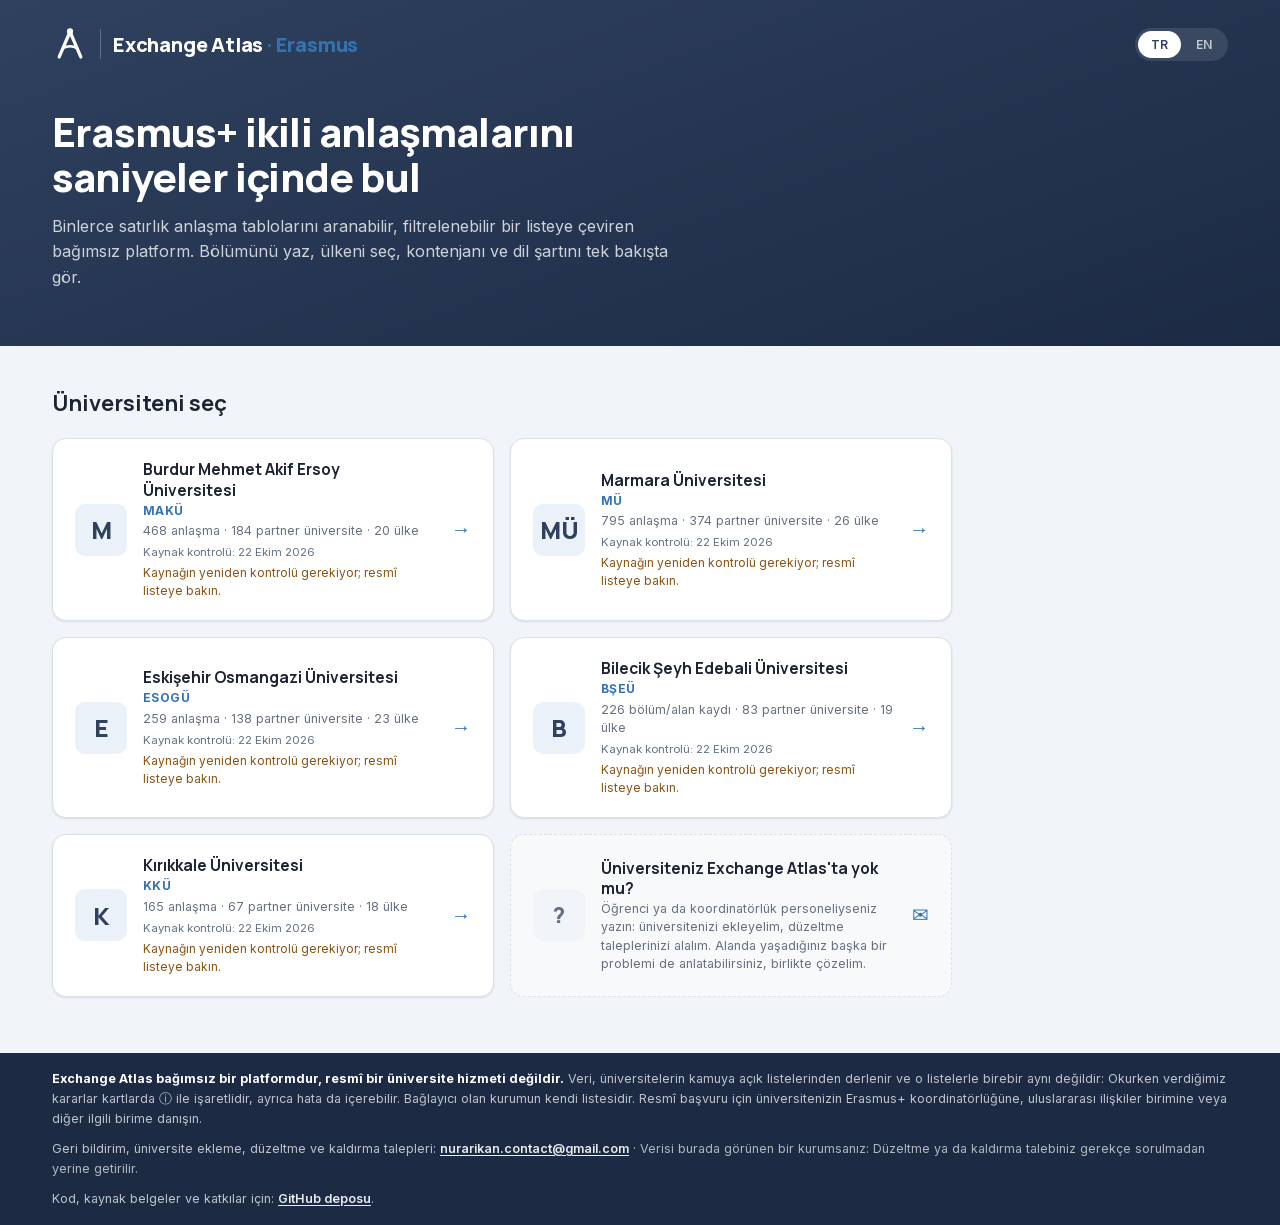
==== commit 2934022e: "chore: projeyi Havva Nur Arıkan'a devret scripts/handover.py ile depo yolu (nurarikan/exchange-atlas" ====
--- a/site/index.html
+++ b/site/index.html
@@ -87,10 +87,10 @@
       <strong>Exchange Atlas bağımsız bir platformdur, resmî bir üniversite hizmeti değildir.</strong> Veri, üniversitelerin kamuya açık listelerinden derlenir ve o listelerle birebir aynı değildir: Okurken verdiğimiz kararlar kartlarda ⓘ ile işaretlidir, ayrıca hata da içerebilir. Bağlayıcı olan kurumun kendi listesidir. Resmî başvuru için üniversitenizin Erasmus+ koordinatörlüğüne, uluslararası ilişkiler birimine veya diğer ilgili birime danışın.
     </p>
     <p id="contactLine"></p>
-    <p class="repo-line" data-html data-tr="Kod, kaynak belgeler ve katkılar için: <a href='https://github.com/burhanarikan/exchange-atlas' target='_blank' rel='noopener'>GitHub deposu</a>." data-en="Code, source documents and contributions: <a href='https://github.com/burhanarikan/exchange-atlas' target='_blank' rel='noopener'>GitHub repository</a>.">Kod, kaynak belgeler ve katkılar için: <a href='https://github.com/burhanarikan/exchange-atlas' target='_blank' rel='noopener'>GitHub deposu</a>.</p>
+    <p class="repo-line" data-html data-tr="Kod, kaynak belgeler ve katkılar için: <a href='https://github.com/nurarikan/exchange-atlas' target='_blank' rel='noopener'>GitHub deposu</a>." data-en="Code, source documents and contributions: <a href='https://github.com/nurarikan/exchange-atlas' target='_blank' rel='noopener'>GitHub repository</a>.">Kod, kaynak belgeler ve katkılar için: <a href='https://github.com/nurarikan/exchange-atlas' target='_blank' rel='noopener'>GitHub deposu</a>.</p>
   </footer>
 
   <script src="veri.js?v=b1f671aa5593"></script>
-  <script src="home.js?v=007149230995"></script>
+  <script src="home.js?v=fea2665372e9"></script>
 </body>
 </html>
